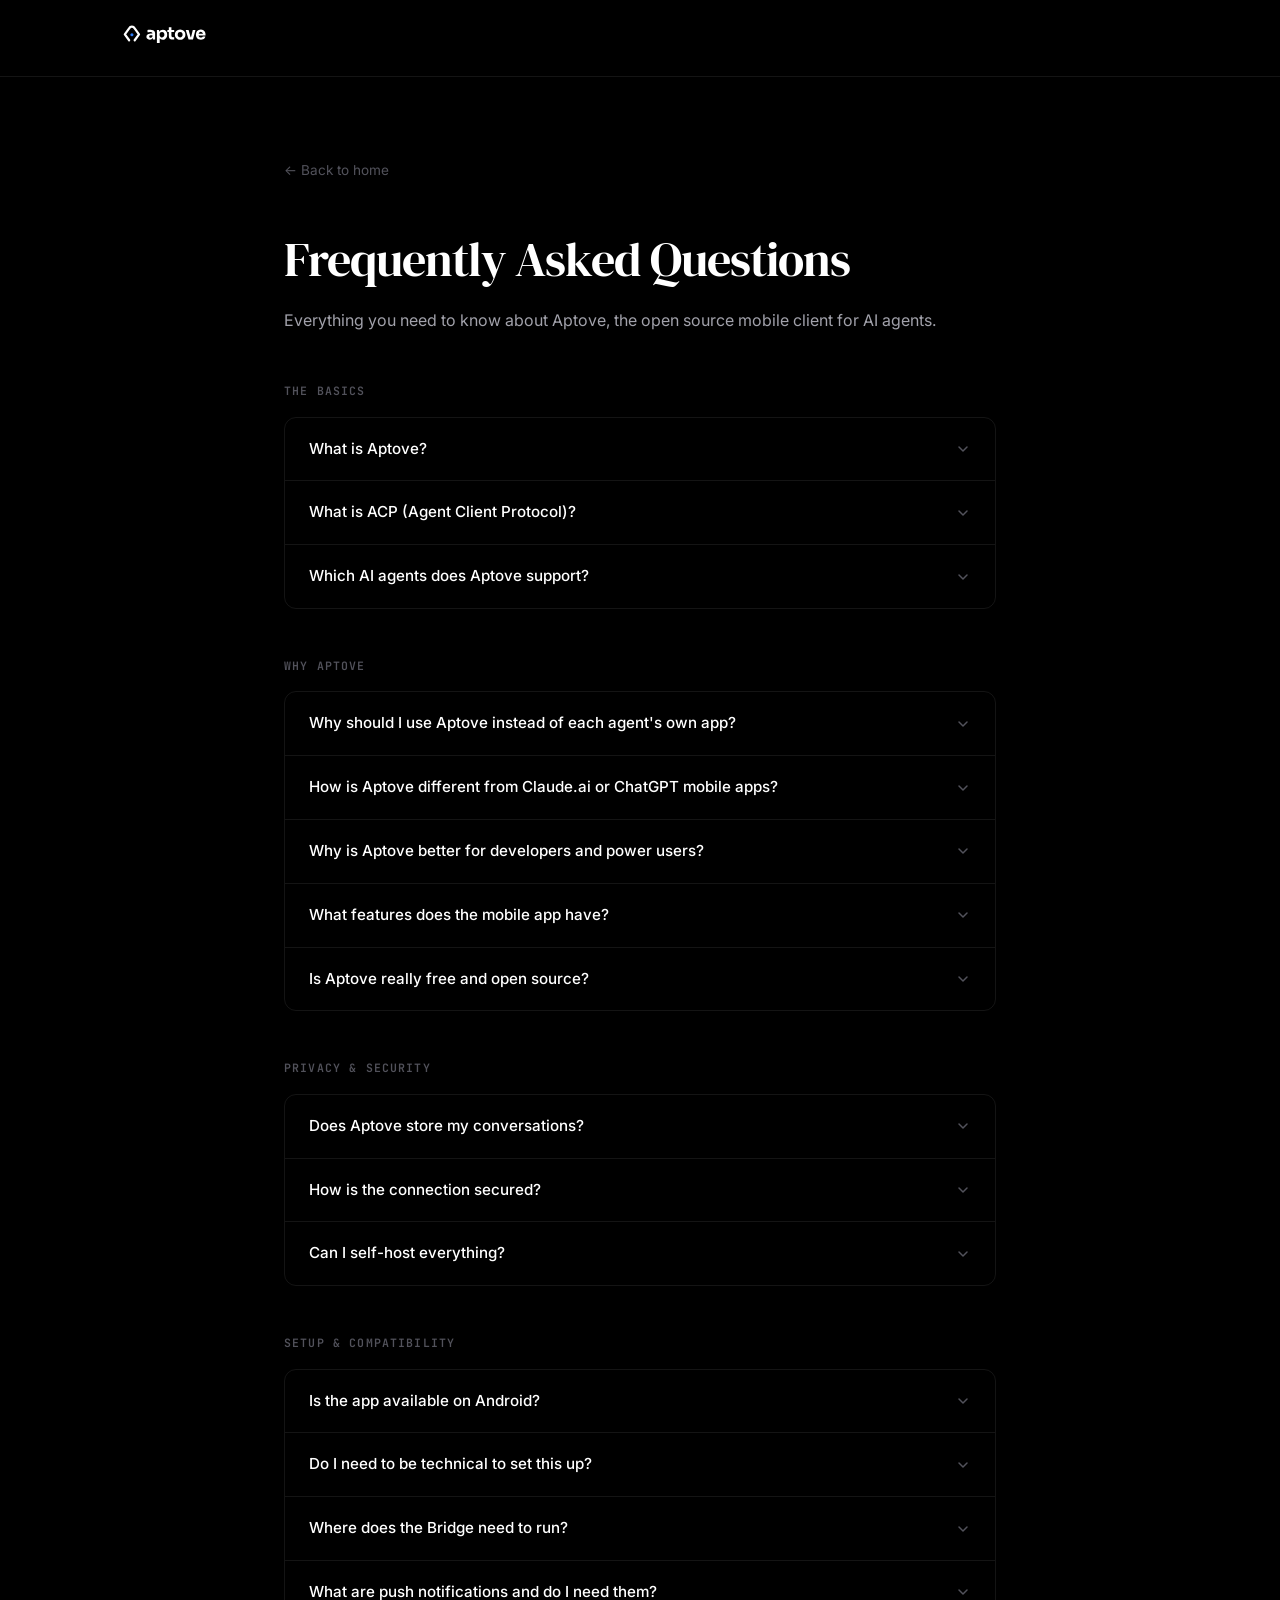
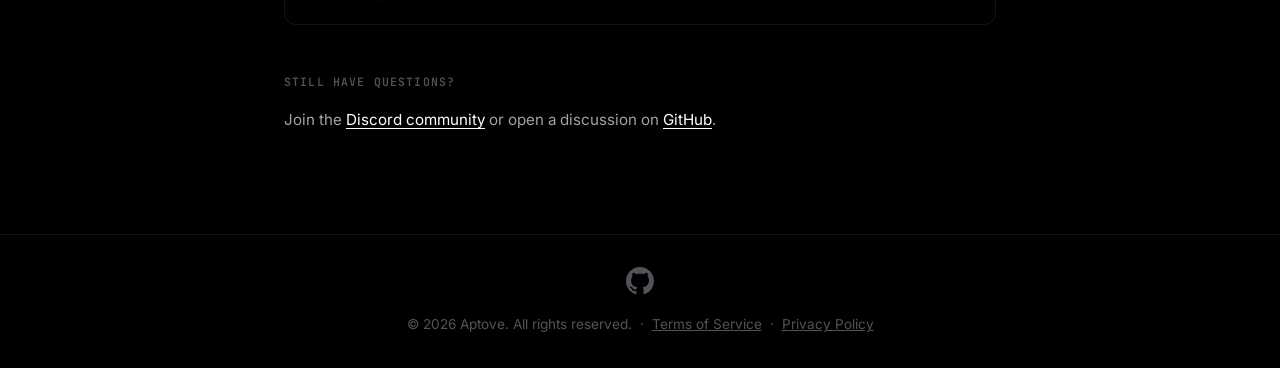
==== faq.html @ 698fcf0c "fix: remove em dashes from FAQ copy Co-Authored-By: Claude Sonnet 4.6 <noreply@anthropic.com>" ====
<!DOCTYPE html>
<html lang="en">
<head>
    <meta charset="UTF-8">
    <meta name="viewport" content="width=device-width, initial-scale=1.0">
    <meta name="description" content="Aptove FAQ - Common questions about the open source AI agent mobile app">
    <title>FAQ - Aptove</title>
    <link rel="preconnect" href="https://fonts.googleapis.com">
    <link rel="preconnect" href="https://fonts.gstatic.com" crossorigin>
    <link href="https://fonts.googleapis.com/css2?family=DM+Serif+Display:ital@0;1&family=Inter:wght@300;400;500;600;700&family=JetBrains+Mono:wght@400;500;600&display=swap" rel="stylesheet">
    <link rel="icon" href="/favicon.svg" type="image/svg+xml" />
    <link rel="icon" href="/logo.png" type="image/png" />
    <link rel="stylesheet" href="styles.css?v=3">
    <style>
        .faq-page {
            max-width: 760px;
            margin: 0 auto;
            padding: 80px 24px 100px;
        }
        .faq-page h1 {
            font-family: 'DM Serif Display', Georgia, serif;
            font-size: clamp(2rem, 5vw, 3rem);
            font-weight: 400;
            letter-spacing: -0.02em;
            margin-bottom: 0.5rem;
        }
        .faq-page .faq-intro {
            font-size: 1rem;
            color: var(--text-2);
            line-height: 1.75;
            margin-bottom: 3rem;
        }
        .faq-section-label {
            font-family: 'JetBrains Mono', monospace;
            font-size: 0.72rem;
            font-weight: 600;
            letter-spacing: 0.1em;
            text-transform: uppercase;
            color: var(--text-3);
            margin-bottom: 1rem;
            margin-top: 3rem;
        }
        .faq-list {
            border: 1px solid var(--border);
            border-radius: 12px;
            overflow: hidden;
        }
        .faq-item {
            border-bottom: 1px solid var(--border);
        }
        .faq-item:last-child {
            border-bottom: none;
        }
        .faq-question {
            width: 100%;
            background: none;
            border: none;
            text-align: left;
            padding: 1.25rem 1.5rem;
            cursor: pointer;
            display: flex;
            justify-content: space-between;
            align-items: center;
            gap: 1rem;
            color: var(--text);
            font-family: 'Inter', sans-serif;
            font-size: 0.95rem;
            font-weight: 500;
            line-height: 1.5;
            transition: background-color 0.15s;
        }
        .faq-question:hover {
            background-color: rgba(255,255,255,0.03);
        }
        .faq-question[aria-expanded="true"] {
            background-color: rgba(255,255,255,0.04);
        }
        .faq-chevron {
            flex-shrink: 0;
            width: 16px;
            height: 16px;
            color: var(--text-3);
            transition: transform 0.25s ease;
        }
        .faq-question[aria-expanded="true"] .faq-chevron {
            transform: rotate(180deg);
        }
        .faq-answer {
            display: none;
            padding: 0 1.5rem 1.25rem;
            color: var(--text-2);
            font-size: 0.9rem;
            line-height: 1.8;
            border-top: 1px solid var(--border);
        }
        .faq-answer.open {
            display: block;
        }
        .faq-answer p {
            margin-bottom: 0.75rem;
        }
        .faq-answer p:last-child {
            margin-bottom: 0;
        }
        .faq-answer a {
            color: var(--text);
            text-decoration: underline;
            text-underline-offset: 3px;
        }
        .faq-answer code {
            font-family: 'JetBrains Mono', monospace;
            font-size: 0.82em;
            background: rgba(255,255,255,0.08);
            padding: 1px 5px;
            border-radius: 4px;
        }
        .faq-answer ul {
            margin: 0.5rem 0 0.75rem 1.25rem;
        }
        .faq-answer ul li {
            margin-bottom: 0.3rem;
        }
        .faq-back {
            display: inline-block;
            font-size: 0.85rem;
            color: var(--text-3);
            text-decoration: none;
            margin-bottom: 2.5rem;
            transition: color 0.2s;
        }
        .faq-back:hover {
            color: var(--text);
        }
    </style>
</head>
<body>
    <header>
        <nav class="navbar">
            <div class="container">
                <div class="logo">
                    <a href="/">
                        <img src="aptove-lockup.svg" alt="Aptove" class="logo-img">
                    </a>
                </div>
            </div>
        </nav>
    </header>

    <main>
        <div class="faq-page">
            <a href="/" class="faq-back">&larr; Back to home</a>
            <h1>Frequently Asked Questions</h1>
            <p class="faq-intro">Everything you need to know about Aptove, the open source mobile client for AI agents.</p>

            <div class="faq-section-label">The Basics</div>
            <div class="faq-list">
                <div class="faq-item">
                    <button class="faq-question" aria-expanded="false">
                        What is Aptove?
                        <svg class="faq-chevron" viewBox="0 0 16 16" fill="none" xmlns="http://www.w3.org/2000/svg"><path d="M4 6l4 4 4-4" stroke="currentColor" stroke-width="1.5" stroke-linecap="round" stroke-linejoin="round"/></svg>
                    </button>
                    <div class="faq-answer">
                        <p>Aptove is an open source iOS (and Android) mobile app that lets you chat with any ACP-compatible AI agent from your phone. Think of it as a universal remote control for your AI agents: you bring the agents, Aptove brings the interface.</p>
                        <p>It pairs with <strong>Aptove Bridge</strong>, a lightweight Rust binary that runs on your machine alongside your agent and exposes it over a secure WebSocket.</p>
                    </div>
                </div>
                <div class="faq-item">
                    <button class="faq-question" aria-expanded="false">
                        What is ACP (Agent Client Protocol)?
                        <svg class="faq-chevron" viewBox="0 0 16 16" fill="none" xmlns="http://www.w3.org/2000/svg"><path d="M4 6l4 4 4-4" stroke="currentColor" stroke-width="1.5" stroke-linecap="round" stroke-linejoin="round"/></svg>
                    </button>
                    <div class="faq-answer">
                        <p><a href="https://agentclientprotocol.com/get-started/introduction" target="_blank">Agent Client Protocol (ACP)</a> is an open standard that defines how AI agents communicate with client applications. It decouples the agent from the interface, so any ACP-compatible client (like Aptove) can talk to any ACP-compatible agent.</p>
                        <p>This means you are never locked in to a single vendor's app to access your agent.</p>
                    </div>
                </div>
                <div class="faq-item">
                    <button class="faq-question" aria-expanded="false">
                        Which AI agents does Aptove support?
                        <svg class="faq-chevron" viewBox="0 0 16 16" fill="none" xmlns="http://www.w3.org/2000/svg"><path d="M4 6l4 4 4-4" stroke="currentColor" stroke-width="1.5" stroke-linecap="round" stroke-linejoin="round"/></svg>
                    </button>
                    <div class="faq-answer">
                        <p>Any agent that supports ACP or can be wrapped with an ACP-compatible bridge. Currently this includes:</p>
                        <ul>
                            <li>GitHub Copilot (<code>copilot --acp</code>)</li>
                            <li>Claude (<code>npx @agentclientprotocol/claude-agent-acp</code>)</li>
                            <li>Google Gemini (<code>gemini --experimental-acp</code>)</li>
                            <li>OpenAI Codex (<code>npx @agentclientprotocol/codex-acp</code>)</li>
                            <li>Goose AI (<code>goose acp</code>)</li>
                            <li>Any custom agent that speaks ACP over stdio</li>
                        </ul>
                        <p>See the <a href="https://docs.aptove.com/bridge/agent" target="_blank">agent setup docs</a> for the full list and setup guides.</p>
                    </div>
                </div>
            </div>

            <div class="faq-section-label">Why Aptove</div>
            <div class="faq-list">
                <div class="faq-item">
                    <button class="faq-question" aria-expanded="false">
                        Why should I use Aptove instead of each agent's own app?
                        <svg class="faq-chevron" viewBox="0 0 16 16" fill="none" xmlns="http://www.w3.org/2000/svg"><path d="M4 6l4 4 4-4" stroke="currentColor" stroke-width="1.5" stroke-linecap="round" stroke-linejoin="round"/></svg>
                    </button>
                    <div class="faq-answer">
                        <p>Most AI apps are tightly coupled to a single vendor's model. If you use Claude Code, GitHub Copilot, and a custom internal agent, you end up juggling multiple apps with different UIs, notification settings, and subscriptions.</p>
                        <p>Aptove gives you one consistent interface for all of them. Add a new agent in seconds without installing a new app, and switch between agents in a single tap.</p>
                    </div>
                </div>
                <div class="faq-item">
                    <button class="faq-question" aria-expanded="false">
                        How is Aptove different from Claude.ai or ChatGPT mobile apps?
                        <svg class="faq-chevron" viewBox="0 0 16 16" fill="none" xmlns="http://www.w3.org/2000/svg"><path d="M4 6l4 4 4-4" stroke="currentColor" stroke-width="1.5" stroke-linecap="round" stroke-linejoin="round"/></svg>
                    </button>
                    <div class="faq-answer">
                        <p>Claude.ai and ChatGPT are hosted services locked to specific models. Aptove is a <em>client</em> that connects to any agent you choose to run, whether that's a frontier model API, a local model, or your own custom agent running on your own machine.</p>
                        <p>Your conversations go directly between your phone and your agent via the Bridge. No third-party server sees your messages unless you explicitly configure one.</p>
                    </div>
                </div>
                <div class="faq-item">
                    <button class="faq-question" aria-expanded="false">
                        Why is Aptove better for developers and power users?
                        <svg class="faq-chevron" viewBox="0 0 16 16" fill="none" xmlns="http://www.w3.org/2000/svg"><path d="M4 6l4 4 4-4" stroke="currentColor" stroke-width="1.5" stroke-linecap="round" stroke-linejoin="round"/></svg>
                    </button>
                    <div class="faq-answer">
                        <p>Aptove is built for people who run their own agents: coding assistants, automation pipelines, personal AI assistants running on a home server. It lets you:</p>
                        <ul>
                            <li>Monitor and interact with long-running agentic tasks from your phone</li>
                            <li>Get push notifications when your agent finishes a task</li>
                            <li>Connect to agents over your local network or securely via Tailscale from anywhere</li>
                            <li>Run multiple agents simultaneously and switch between them instantly</li>
                        </ul>
                    </div>
                </div>
                <div class="faq-item">
                    <button class="faq-question" aria-expanded="false">
                        What features does the mobile app have?
                        <svg class="faq-chevron" viewBox="0 0 16 16" fill="none" xmlns="http://www.w3.org/2000/svg"><path d="M4 6l4 4 4-4" stroke="currentColor" stroke-width="1.5" stroke-linecap="round" stroke-linejoin="round"/></svg>
                    </button>
                    <div class="faq-answer">
                        <ul>
                            <li><strong>Streaming responses:</strong> agent output appears word-by-word as it arrives</li>
                            <li><strong>Markdown and code rendering:</strong> responses are rendered with syntax highlighting</li>
                            <li><strong>Voice input:</strong> dictate messages using on-device speech recognition (iOS 16+, no subscription required, works offline)</li>
                            <li><strong>Slash commands:</strong> type <code>/</code> to open a command picker for agent-defined commands</li>
                            <li><strong>Multi-agent:</strong> connect to multiple bridges and switch between agents in one tap</li>
                            <li><strong>Session continuity:</strong> close the app and resume your conversation later; the bridge preserves the agent session</li>
                            <li><strong>Auto-reconnect:</strong> the app reconnects automatically on network changes or bridge restarts</li>
                            <li><strong>Push notifications:</strong> get notified when your agent responds even when the app is backgrounded</li>
                        </ul>
                    </div>
                </div>
                <div class="faq-item">
                    <button class="faq-question" aria-expanded="false">
                        Is Aptove really free and open source?
                        <svg class="faq-chevron" viewBox="0 0 16 16" fill="none" xmlns="http://www.w3.org/2000/svg"><path d="M4 6l4 4 4-4" stroke="currentColor" stroke-width="1.5" stroke-linecap="round" stroke-linejoin="round"/></svg>
                    </button>
                    <div class="faq-answer">
                        <p>Yes. The iOS app, Android app, and Bridge are all open source on <a href="https://github.com/aptove" target="_blank">GitHub</a>. You can build and distribute your own branded version without any restrictions.</p>
                        <p>The hosted push relay service is free during beta. A self-hosted option is available if you prefer to operate your own infrastructure; it's also open source.</p>
                    </div>
                </div>
            </div>

            <div class="faq-section-label">Privacy &amp; Security</div>
            <div class="faq-list">
                <div class="faq-item">
                    <button class="faq-question" aria-expanded="false">
                        Does Aptove store my conversations?
                        <svg class="faq-chevron" viewBox="0 0 16 16" fill="none" xmlns="http://www.w3.org/2000/svg"><path d="M4 6l4 4 4-4" stroke="currentColor" stroke-width="1.5" stroke-linecap="round" stroke-linejoin="round"/></svg>
                    </button>
                    <div class="faq-answer">
                        <p>No. Messages travel directly between your mobile app and your Bridge over an encrypted WebSocket. Aptove infrastructure never sees the content of your conversations.</p>
                        <p>The push relay (if enabled) only receives a lightweight notification trigger from your Bridge, never the content of your conversations.</p>
                    </div>
                </div>
                <div class="faq-item">
                    <button class="faq-question" aria-expanded="false">
                        How is the connection secured?
                        <svg class="faq-chevron" viewBox="0 0 16 16" fill="none" xmlns="http://www.w3.org/2000/svg"><path d="M4 6l4 4 4-4" stroke="currentColor" stroke-width="1.5" stroke-linecap="round" stroke-linejoin="round"/></svg>
                    </button>
                    <div class="faq-answer">
                        <p>Pairing is done via a one-time 6-digit code displayed on the Bridge (or scanned as a QR code). Once paired, the app stores credentials securely in the iOS Keychain.</p>
                        <p>Remote connections over Tailscale are end-to-end encrypted. Local connections are scoped to your LAN. The Bridge never exposes your agent to the public internet unless you explicitly configure it to do so.</p>
                    </div>
                </div>
                <div class="faq-item">
                    <button class="faq-question" aria-expanded="false">
                        Can I self-host everything?
                        <svg class="faq-chevron" viewBox="0 0 16 16" fill="none" xmlns="http://www.w3.org/2000/svg"><path d="M4 6l4 4 4-4" stroke="currentColor" stroke-width="1.5" stroke-linecap="round" stroke-linejoin="round"/></svg>
                    </button>
                    <div class="faq-answer">
                        <p>Yes, completely. The Bridge runs on your own machine. If you also want self-hosted push notifications, you can deploy your own instance of <a href="https://github.com/aptove/cf-push-relay" target="_blank">cf-push-relay</a> on Cloudflare Workers and build the mobile apps from source with your own APNs/FCM credentials.</p>
                    </div>
                </div>
            </div>

            <div class="faq-section-label">Setup &amp; Compatibility</div>
            <div class="faq-list">
                <div class="faq-item">
                    <button class="faq-question" aria-expanded="false">
                        Is the app available on Android?
                        <svg class="faq-chevron" viewBox="0 0 16 16" fill="none" xmlns="http://www.w3.org/2000/svg"><path d="M4 6l4 4 4-4" stroke="currentColor" stroke-width="1.5" stroke-linecap="round" stroke-linejoin="round"/></svg>
                    </button>
                    <div class="faq-answer">
                        <p>An Android app is in development. The iOS app is the primary release today. Follow <a href="https://github.com/aptove" target="_blank">GitHub</a> or join the <a href="https://discord.gg/gD7AMxBy9y" target="_blank">Discord</a> to be notified when the Android app is available.</p>
                    </div>
                </div>
                <div class="faq-item">
                    <button class="faq-question" aria-expanded="false">
                        Do I need to be technical to set this up?
                        <svg class="faq-chevron" viewBox="0 0 16 16" fill="none" xmlns="http://www.w3.org/2000/svg"><path d="M4 6l4 4 4-4" stroke="currentColor" stroke-width="1.5" stroke-linecap="round" stroke-linejoin="round"/></svg>
                    </button>
                    <div class="faq-answer">
                        <p>You need to be comfortable running a terminal command to install the Bridge. After that, the Bridge has an interactive TUI that walks you through setup, and pairing is just scanning a QR code with your phone.</p>
                        <p>Connecting the agent itself requires following the guide for your specific agent (e.g., Claude Code, Copilot). See <a href="https://docs.aptove.com" target="_blank">docs.aptove.com</a> for step-by-step instructions.</p>
                    </div>
                </div>
                <div class="faq-item">
                    <button class="faq-question" aria-expanded="false">
                        Where does the Bridge need to run?
                        <svg class="faq-chevron" viewBox="0 0 16 16" fill="none" xmlns="http://www.w3.org/2000/svg"><path d="M4 6l4 4 4-4" stroke="currentColor" stroke-width="1.5" stroke-linecap="round" stroke-linejoin="round"/></svg>
                    </button>
                    <div class="faq-answer">
                        <p>On any machine where your AI agent lives: your laptop, a home server, a cloud VM, or a remote workstation. The Bridge supports macOS, Linux, and Windows.</p>
                        <p>For local connections the Bridge and your phone just need to be on the same network. For remote access, install <a href="https://tailscale.com" target="_blank">Tailscale</a> on both the host machine and your phone.</p>
                        <p>You can run multiple Bridge instances simultaneously, one per project folder, and each appears as a separate agent in the app.</p>
                    </div>
                </div>
                <div class="faq-item">
                    <button class="faq-question" aria-expanded="false">
                        What are push notifications and do I need them?
                        <svg class="faq-chevron" viewBox="0 0 16 16" fill="none" xmlns="http://www.w3.org/2000/svg"><path d="M4 6l4 4 4-4" stroke="currentColor" stroke-width="1.5" stroke-linecap="round" stroke-linejoin="round"/></svg>
                    </button>
                    <div class="faq-answer">
                        <p>Push notifications are optional. When enabled, the Bridge sends a notification to your phone as soon as your agent produces a response, even when the app is in the background.</p>
                        <p>This is especially useful for long-running agentic tasks: kick off a task, put your phone in your pocket, and get tapped when it's done. You can enable it with a few lines in your Bridge config or disable it entirely if you prefer.</p>
                    </div>
                </div>
            </div>

            <div class="faq-section-label">Still have questions?</div>
            <p style="color:var(--text-2);font-size:0.95rem;line-height:1.75;">
                Join the <a href="https://discord.gg/gD7AMxBy9y" target="_blank" style="color:var(--text);text-decoration:underline;text-underline-offset:3px;">Discord community</a> or open a discussion on <a href="https://github.com/orgs/aptove/discussions" target="_blank" style="color:var(--text);text-decoration:underline;text-underline-offset:3px;">GitHub</a>.
            </p>
        </div>
    </main>

    <footer>
        <div class="container">
            <a href="https://github.com/aptove" target="_blank" class="footer-github" aria-label="Aptove on GitHub">
                <svg xmlns="http://www.w3.org/2000/svg" viewBox="0 0 24 24" width="28" height="28" fill="currentColor">
                    <path d="M12 0C5.37 0 0 5.37 0 12c0 5.31 3.435 9.795 8.205 11.385.6.105.825-.255.825-.57 0-.285-.015-1.23-.015-2.235-3.015.555-3.795-.735-4.035-1.41-.135-.345-.72-1.41-1.23-1.695-.42-.225-1.02-.78-.015-.795.945-.015 1.62.87 1.845 1.23 1.08 1.815 2.805 1.305 3.495.99.105-.78.42-1.305.765-1.605-2.67-.3-5.46-1.335-5.46-5.925 0-1.305.465-2.385 1.23-3.225-.12-.3-.54-1.53.12-3.18 0 0 1.005-.315 3.3 1.23.96-.27 1.98-.405 3-.405s2.04.135 3 .405c2.295-1.56 3.3-1.23 3.3-1.23.66 1.65.24 2.88.12 3.18.765.84 1.23 1.905 1.23 3.225 0 4.605-2.805 5.625-5.475 5.925.435.375.81 1.095.81 2.22 0 1.605-.015 2.895-.015 3.3 0 .315.225.69.825.57A12.02 12.02 0 0 0 24 12c0-6.63-5.37-12-12-12z"/>
                </svg>
            </a>
            <p>&copy; 2026 Aptove. All rights reserved. &nbsp;&middot;&nbsp; <a href="/terms.html" style="color:inherit;">Terms of Service</a> &nbsp;&middot;&nbsp; <a href="/privacy.html" style="color:inherit;">Privacy Policy</a></p>
        </div>
    </footer>

<script>
document.querySelectorAll('.faq-question').forEach(function(btn) {
    btn.addEventListener('click', function() {
        var expanded = this.getAttribute('aria-expanded') === 'true';
        var answer = this.nextElementSibling;
        this.setAttribute('aria-expanded', expanded ? 'false' : 'true');
        answer.classList.toggle('open', !expanded);
    });
});
</script>
</body>
</html>
---- styles.css ----
/* Reset and Base */
* {
    margin: 0;
    padding: 0;
    box-sizing: border-box;
}

:root {
    --bg:           #000000;
    --bg-1:         #0a0a0a;
    --bg-2:         #111111;
    --text:         #ffffff;
    --text-2:       #a1a1aa;
    --text-3:       #52525b;
    --border:       rgba(255, 255, 255, 0.08);
    --border-strong: rgba(255, 255, 255, 0.15);
}

body {
    font-family: 'Inter', -apple-system, BlinkMacSystemFont, sans-serif;
    line-height: 1.6;
    color: var(--text);
    background-color: var(--bg);
    -webkit-font-smoothing: antialiased;
    -moz-osx-font-smoothing: grayscale;
}

.container {
    max-width: 1100px;
    margin: 0 auto;
    padding: 0 24px;
}

/* ── Navigation ─────────────────────────────────────────── */
.navbar {
    background-color: rgba(0, 0, 0, 0.85);
    backdrop-filter: blur(12px);
    -webkit-backdrop-filter: blur(12px);
    position: sticky;
    top: 0;
    z-index: 1000;
    border-bottom: 1px solid var(--border);
}

.navbar .container {
    display: flex;
    justify-content: space-between;
    align-items: center;
    padding: 1rem 24px;
}

.logo {
    display: flex;
    align-items: center;
}

.logo-img {
    height: 36px;
    width: auto;
}

.nav-links {
    display: flex;
    list-style: none;
    gap: 2rem;
}

.nav-links a {
    text-decoration: none;
    color: var(--text-2);
    font-size: 0.85rem;
    font-weight: 500;
    font-family: 'JetBrains Mono', monospace;
    letter-spacing: 0.02em;
    transition: color 0.2s ease;
}

.nav-links a:hover {
    color: var(--text);
}

.nav-actions {
    display: flex;
    align-items: center;
    gap: 0.5rem;
}

.nav-cta {
    font-family: 'JetBrains Mono', monospace;
    font-size: 0.8rem;
    font-weight: 600;
    color: var(--text);
    text-decoration: none;
    padding: 0.4rem 0.9rem;
    border: 1px solid var(--border-strong);
    border-radius: 6px;
    transition: background-color 0.2s ease, border-color 0.2s ease;
}

.nav-cta:hover {
    background-color: rgba(255, 255, 255, 0.06);
    border-color: rgba(255, 255, 255, 0.3);
}

.nav-login {
    font-family: 'JetBrains Mono', monospace;
    font-size: 0.8rem;
    font-weight: 600;
    color: var(--bg);
    background-color: var(--text);
    text-decoration: none;
    padding: 0.4rem 0.9rem;
    border: 1px solid var(--text);
    border-radius: 6px;
    transition: opacity 0.2s ease;
}

.nav-login:hover {
    opacity: 0.85;
}

/* ── Hero ────────────────────────────────────────────────── */
.hero {
    padding: 8rem 0 6rem;
    text-align: center;
    position: relative;
    overflow: hidden;
}

.hero::before {
    content: '';
    position: absolute;
    top: -200px;
    left: 50%;
    transform: translateX(-50%);
    width: 700px;
    height: 500px;
    background: radial-gradient(ellipse at center, rgba(255, 255, 255, 0.035) 0%, transparent 65%);
    pointer-events: none;
}

.hero-badge {
    display: inline-block;
    font-family: 'JetBrains Mono', monospace;
    font-size: 0.72rem;
    font-weight: 500;
    color: var(--text-2);
    border: 1px solid var(--border-strong);
    border-radius: 4px;
    padding: 0.28rem 0.75rem;
    margin-bottom: 2.25rem;
    letter-spacing: 0.06em;
}

.hero h1 {
    font-family: 'DM Serif Display', Georgia, serif;
    font-size: clamp(3rem, 7vw, 5.5rem);
    font-weight: 400;
    line-height: 1.08;
    letter-spacing: -0.02em;
    color: var(--text);
    margin-bottom: 1.5rem;
}

/* ── Hero Rotator ─────────────────────────────────────────── */
.hero-rotator {
    display: inline-block;
    vertical-align: baseline;
    white-space: nowrap;
}

@keyframes heroRotatorOut {
    to { opacity: 0; transform: translateY(-0.15em); }
}

@keyframes heroRotatorIn {
    from { opacity: 0; transform: translateY(0.15em); }
    to   { opacity: 1; transform: translateY(0); }
}

.hero-rotator--out {
    animation: heroRotatorOut 0.3s ease forwards;
}

.hero-rotator--in {
    animation: heroRotatorIn 0.36s ease forwards;
}

.hero-rotator-logo {
    display: inline-block;
    width: 0.72em;
    height: 0.72em;
    vertical-align: -0.08em;
    margin-right: 0.1em;
}

.hero-rotator-logo svg {
    width: 100%;
    height: 100%;
    display: block;
}

.hero-rotator-name {
    display: inline;
}

.hero-description {
    font-size: 1.05rem;
    color: var(--text-2);
    max-width: 800px;
    margin: 0 auto 2.5rem;
    line-height: 1.75;
}

.hero-video-wrapper {
    max-width: 760px;
    margin: 0 auto 2.5rem;
    border-radius: 12px;
    overflow: hidden;
    border: 1px solid var(--border-strong);
}

.hero-video-wrapper video {
    width: 100%;
    display: block;
}

.cta-buttons {
    display: flex;
    gap: 0.75rem;
    justify-content: center;
    flex-wrap: wrap;
}

.cta-button {
    display: inline-block;
    padding: 0.7rem 1.6rem;
    text-decoration: none;
    border-radius: 8px;
    font-weight: 600;
    font-size: 0.9rem;
    font-family: 'Inter', sans-serif;
    transition: opacity 0.2s ease, background-color 0.2s ease, border-color 0.2s ease;
}

.cta-button.primary {
    background-color: var(--text);
    color: var(--bg);
}

.cta-button.primary:hover {
    opacity: 0.85;
}

.cta-button.secondary {
    background-color: transparent;
    border: 1px solid var(--border-strong);
    color: var(--text);
}

.cta-button.secondary:hover {
    background-color: rgba(255, 255, 255, 0.06);
    border-color: rgba(255, 255, 255, 0.3);
}

/* ── Architecture Diagram ────────────────────────────────── */
.how-it-works {
    padding: 5rem 0;
    border-top: 1px solid var(--border);
}

.arch-diagram-wrapper {
    background: var(--bg-1);
    border: 1px solid var(--border);
    border-radius: 16px;
    padding: 2rem 1.5rem;
    overflow-x: auto;
}

.arch-svg {
    width: 100%;
    max-width: 840px;
    display: block;
    margin: 0 auto;
}

.arch-node-link {
    cursor: pointer;
}

.arch-node-link:hover rect {
    filter: brightness(1.5);
}

.bridge-glow-ring {
    animation: bridge-pulse 3s ease-in-out infinite;
}

@keyframes bridge-pulse {
    0%, 100% { stroke-width: 1; opacity: 0.12; }
    50%       { stroke-width: 4; opacity: 0.38; }
}

/* ── Push Notifications Section ──────────────────────────── */
.push-section {
    padding: 5rem 0;
    border-top: 1px solid var(--border);
}

.push-options {
    display: flex;
    align-items: flex-start;
    gap: 0;
    margin-top: 2.5rem;
    background: var(--bg-1);
    border: 1px solid var(--border);
    border-radius: 16px;
    overflow: hidden;
}

.push-option {
    flex: 1;
    padding: 2rem;
}

.push-option p {
    color: var(--text-2);
    font-size: 0.9rem;
    line-height: 1.7;
    margin: 0;
}

.push-option p a {
    color: #fb923c;
    text-decoration: none;
}

.push-option p a:hover {
    text-decoration: underline;
}

.push-option p code {
    font-family: 'JetBrains Mono', monospace;
    font-size: 0.82em;
    background: rgba(255,255,255,0.08);
    padding: 1px 5px;
    border-radius: 4px;
}

.push-option-label {
    font-size: 0.75rem;
    font-family: 'JetBrains Mono', monospace;
    font-weight: 600;
    letter-spacing: 0.08em;
    text-transform: uppercase;
    color: #fb923c;
    margin-bottom: 0.75rem;
}

.push-option-divider {
    display: flex;
    align-items: center;
    justify-content: center;
    width: 48px;
    flex-shrink: 0;
    color: var(--text-3, rgba(255,255,255,0.25));
    font-size: 0.75rem;
    font-family: 'JetBrains Mono', monospace;
    border-left: 1px solid var(--border);
    border-right: 1px solid var(--border);
    background: rgba(255,255,255,0.02);
    writing-mode: vertical-rl;
    letter-spacing: 0.2em;
}

/* ── Demo Panels ─────────────────────────────────────────── */
.about {
    padding: 6rem 0;
    border-top: 1px solid var(--border);
}

.section-heading {
    font-family: 'DM Serif Display', Georgia, serif;
    font-size: clamp(2rem, 4vw, 3rem);
    font-weight: 400;
    text-align: center;
    color: var(--text);
    margin-bottom: 0.75rem;
    letter-spacing: -0.02em;
}

.section-title {
    font-family: 'DM Serif Display', Georgia, serif;
    font-size: 2.5rem;
    font-weight: 400;
    text-align: center;
    color: var(--text);
    margin-bottom: 0.75rem;
    letter-spacing: -0.02em;
}

.section-sub {
    text-align: center;
    color: var(--text-2);
    font-size: 1rem;
    max-width: 800px;
    margin: 0 auto 3.5rem;
    line-height: 1.75;
}

.demo-panels {
    display: grid;
    grid-template-columns: 1fr 1.25fr 1fr;
    gap: 0;
    background: var(--border);
    border: 1px solid var(--border);
    border-radius: 16px;
    overflow: hidden;
}

.demo-panel {
    background: var(--bg-1);
    padding: 2rem;
    display: flex;
    flex-direction: column;
    gap: 1.25rem;
}

.demo-panel + .demo-panel {
    border-left: 1px solid var(--border);
}

.demo-panel-featured {
    background: var(--bg-2);
}

.demo-panel-header {
    padding-bottom: 0.85rem;
    border-bottom: 1px solid var(--border);
}

.mono-label {
    font-family: 'JetBrains Mono', monospace;
    font-size: 0.78rem;
    font-weight: 500;
    color: var(--text-3);
    letter-spacing: 0.04em;
}

.demo-panel-body {
    flex: 1;
    display: flex;
    flex-direction: column;
    gap: 0;
}

.demo-panel-body h3 {
    font-family: 'DM Serif Display', Georgia, serif;
    font-size: 1.45rem;
    font-weight: 400;
    color: var(--text);
    margin-bottom: 0.6rem;
    letter-spacing: -0.01em;
    line-height: 1.3;
}

.demo-panel-body > p {
    color: var(--text-2);
    font-size: 0.875rem;
    line-height: 1.7;
}

.demo-list-item {
    display: flex;
    align-items: center;
    gap: 0.6rem;
    padding: 0.5rem 0;
    font-size: 0.9rem;
    color: var(--text);
    border-bottom: 1px solid var(--border);
}

.demo-list-item:last-child {
    border-bottom: none;
}

.demo-dot {
    width: 7px;
    height: 7px;
    border-radius: 50%;
    flex-shrink: 0;
}

.demo-panel-desc {
    font-size: 0.825rem;
    color: var(--text-3);
    line-height: 1.65;
}

.demo-tags {
    display: flex;
    flex-wrap: wrap;
    gap: 0.45rem;
    margin-top: 1.25rem;
}

.demo-tag {
    font-family: 'JetBrains Mono', monospace;
    font-size: 0.72rem;
    color: var(--text-2);
    border: 1px solid var(--border-strong);
    border-radius: 4px;
    padding: 0.2rem 0.55rem;
    letter-spacing: 0.02em;
}

/* ── Contact ─────────────────────────────────────────────── */
.contact {
    padding: 6rem 0;
    border-top: 1px solid var(--border);
}

.contact h2 {
    font-family: 'DM Serif Display', Georgia, serif;
    font-size: 2.5rem;
    font-weight: 400;
    text-align: center;
    margin-bottom: 2rem;
    color: var(--text);
    letter-spacing: -0.02em;
}

.contact-content {
    max-width: 480px;
    margin: 0 auto;
    text-align: center;
}

.contact-content > p {
    font-size: 1rem;
    color: var(--text-2);
    margin-bottom: 2rem;
}

.contact-info {
    margin-top: 1.5rem;
}

.contact-info p {
    font-size: 1rem;
    margin-bottom: 1rem;
    color: var(--text-2);
}

.contact-info a {
    color: var(--text);
    text-decoration: none;
    border-bottom: 1px solid var(--border-strong);
    padding-bottom: 1px;
    transition: border-color 0.2s ease;
}

.contact-info a:hover {
    border-color: var(--text);
}

/* ── Footer ──────────────────────────────────────────────── */
footer {
    background-color: var(--bg);
    color: var(--text-3);
    text-align: center;
    padding: 2rem 0;
    border-top: 1px solid var(--border);
}

footer p {
    font-size: 0.85rem;
}

.footer-github {
    display: inline-block;
    color: var(--text-3);
    margin-bottom: 0.75rem;
    transition: color 0.2s ease;
}

.footer-github:hover {
    color: var(--text);
}

/* ── Install Section ─────────────────────────────────────── */
.install-section {
    padding: 5rem 0;
    border-top: 1px solid var(--border);
}

.install-blocks {
    display: flex;
    flex-direction: column;
    gap: 1rem;
    margin: 2rem auto 0;
}

.install-block {
    background: var(--bg-2);
    border: 1px solid var(--border-strong);
    border-radius: 10px;
    overflow: hidden;
}

.install-block-label {
    font-size: 0.78rem;
    font-weight: 600;
    color: var(--text-3);
    text-transform: uppercase;
    letter-spacing: 0.06em;
    padding: 0.6rem 1rem 0.4rem;
    border-bottom: 1px solid var(--border);
}

.install-code-wrap {
    display: flex;
    align-items: center;
    gap: 0.75rem;
    padding: 0.75rem 1rem;
}

.install-code {
    flex: 1;
    font-family: 'JetBrains Mono', monospace;
    font-size: 0.82rem;
    color: var(--text);
    background: none;
    border: none;
    margin: 0;
    padding: 0;
    white-space: pre-wrap;
    word-break: break-all;
    line-height: 1.6;
}

.install-copy-btn {
    flex-shrink: 0;
    font-size: 0.78rem;
    font-weight: 500;
    color: var(--text-3);
    background: none;
    border: 1px solid var(--border-strong);
    border-radius: 5px;
    padding: 0.3rem 0.65rem;
    cursor: pointer;
    transition: color 0.2s, border-color 0.2s;
}

.install-copy-btn:hover {
    color: var(--text);
    border-color: var(--text-3);
}

.install-alt {
    text-align: center;
    font-size: 0.88rem;
    color: var(--text-3);
    margin-top: 1.25rem;
}

.install-alt a {
    color: var(--text-2);
    text-decoration: underline;
    text-underline-offset: 3px;
}

/* ── Responsive ──────────────────────────────────────────── */
@media (max-width: 768px) {
    .navbar .container {
        flex-wrap: wrap;
        gap: 0.75rem;
    }

    .nav-links {
        gap: 1.25rem;
        order: 3;
        width: 100%;
        justify-content: center;
    }

    .nav-cta {
        display: none;
    }

    .hero {
        padding: 5rem 0 4rem;
    }

    .demo-panels {
        grid-template-columns: 1fr;
    }

    .demo-panel + .demo-panel {
        border-left: none;
        border-top: 1px solid var(--border);
    }

    .arch-diagram-wrapper {
        padding: 1rem 0.5rem;
    }

    .push-options {
        flex-direction: column;
    }

    .push-option-divider {
        width: 100%;
        height: 40px;
        writing-mode: horizontal-tb;
        border-left: none;
        border-right: none;
        border-top: 1px solid var(--border);
        border-bottom: 1px solid var(--border);
    }
}

@media (max-width: 480px) {
    .hero h1 {
        font-size: 2.6rem;
    }

    .cta-buttons {
        flex-direction: column;
        align-items: center;
    }

    .cta-button {
        width: 100%;
        max-width: 280px;
        text-align: center;
    }

    .contact h2 {
        font-size: 2rem;
    }
}
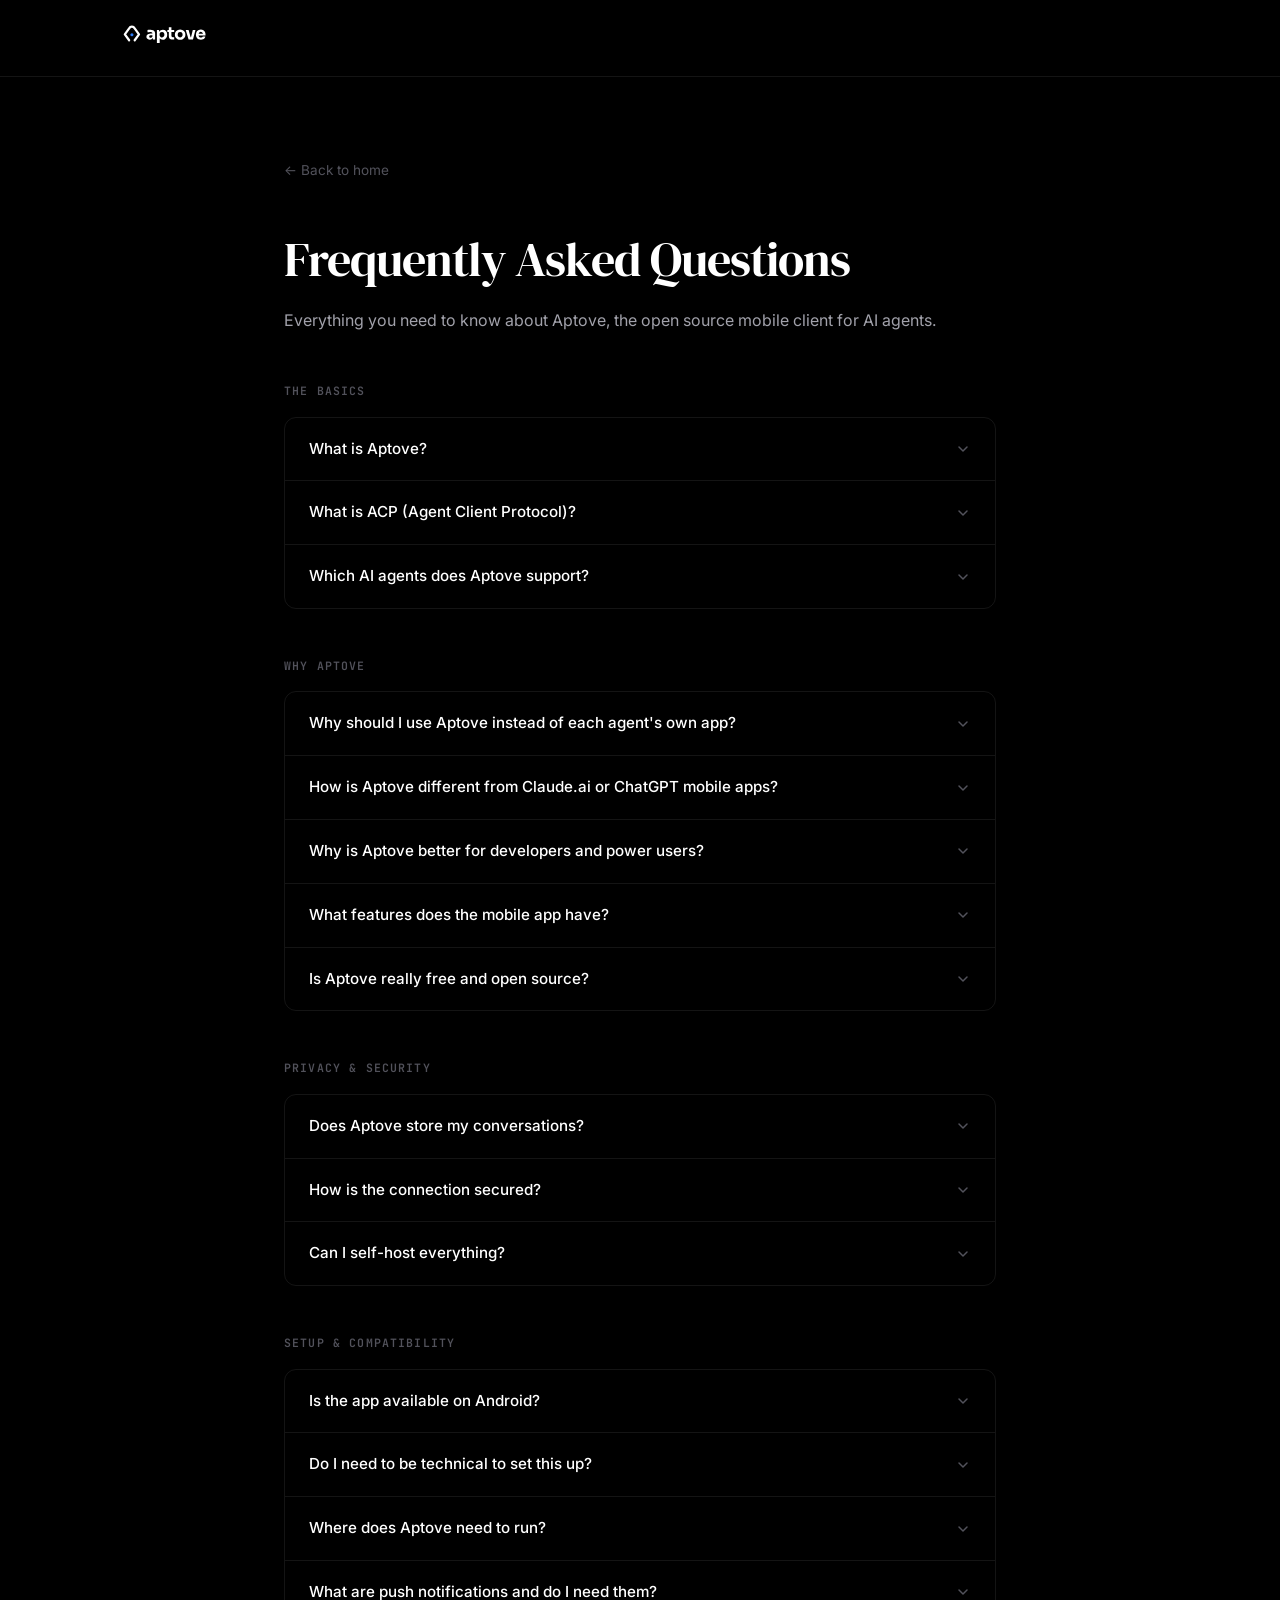
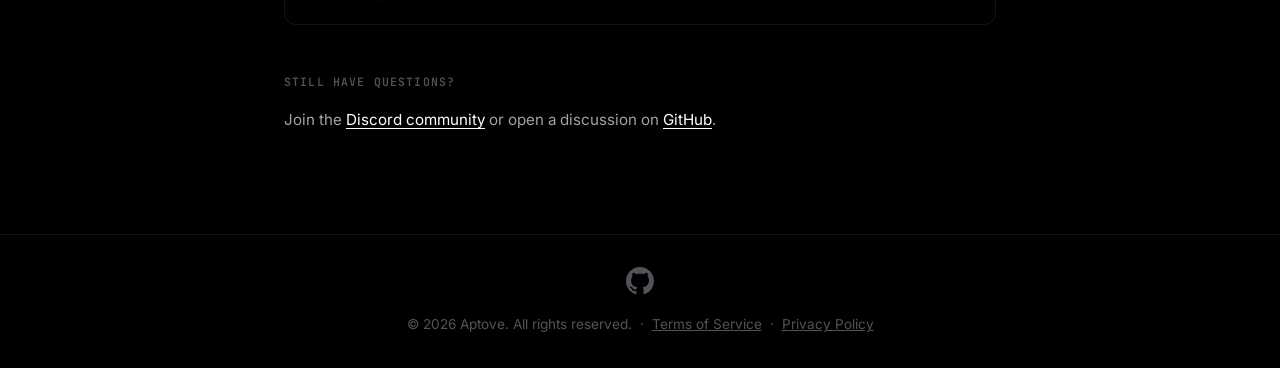
==== commit f4a9eb80: "rebrand: rename Bridge → Aptove throughout website - Replace "Aptove Bridge" → "Aptove" in all HTML " ====
--- a/faq.html
+++ b/faq.html
@@ -160,8 +160,8 @@
                         <svg class="faq-chevron" viewBox="0 0 16 16" fill="none" xmlns="http://www.w3.org/2000/svg"><path d="M4 6l4 4 4-4" stroke="currentColor" stroke-width="1.5" stroke-linecap="round" stroke-linejoin="round"/></svg>
                     </button>
                     <div class="faq-answer">
-                        <p>Aptove is an open source iOS (and Android) mobile app that lets you chat with any ACP-compatible AI agent from your phone. Think of it as a universal remote control for your AI agents: you bring the agents, Aptove brings the interface.</p>
-                        <p>It pairs with <strong>Aptove Bridge</strong>, a lightweight Rust binary that runs on your machine alongside your agent and exposes it over a secure WebSocket.</p>
+                        <p>Aptove is an open source iOS mobile app that lets you chat with any ACP-compatible AI agent from your phone. Think of it as a universal remote control for your AI agents: you bring the agents, Aptove brings the interface.</p>
+                        <p>It pairs with <strong>Aptove</strong>, a lightweight Rust binary that runs on your machine alongside your agent and exposes it over a secure WebSocket.</p>
                     </div>
                 </div>
                 <div class="faq-item">
@@ -189,7 +189,7 @@
                             <li>Goose AI (<code>goose acp</code>)</li>
                             <li>Any custom agent that speaks ACP over stdio</li>
                         </ul>
-                        <p>See the <a href="https://docs.aptove.com/bridge/agent" target="_blank">agent setup docs</a> for the full list and setup guides.</p>
+                        <p>See the <a href="https://docs.aptove.com/aptove/agent" target="_blank">agent setup docs</a> for the full list and setup guides.</p>
                     </div>
                 </div>
             </div>
@@ -213,7 +213,7 @@
                     </button>
                     <div class="faq-answer">
                         <p>Claude.ai and ChatGPT are hosted services locked to specific models. Aptove is a <em>client</em> that connects to any agent you choose to run, whether that's a frontier model API, a local model, or your own custom agent running on your own machine.</p>
-                        <p>Your conversations go directly between your phone and your agent via the Bridge. No third-party server sees your messages unless you explicitly configure one.</p>
+                        <p>Your conversations go directly between your phone and your agent via Aptove. No third-party server sees your messages unless you explicitly configure one.</p>
                     </div>
                 </div>
                 <div class="faq-item">
@@ -224,10 +224,12 @@
                     <div class="faq-answer">
                         <p>Aptove is built for people who run their own agents: coding assistants, automation pipelines, personal AI assistants running on a home server. It lets you:</p>
                         <ul>
-                            <li>Monitor and interact with long-running agentic tasks from your phone</li>
-                            <li>Get push notifications when your agent finishes a task</li>
-                            <li>Connect to agents over your local network or securely via Tailscale from anywhere</li>
-                            <li>Run multiple agents simultaneously and switch between them instantly</li>
+                            <li>Interact with long-running agentic tasks from your phone just by speaking to your agent</li>
+                            <li>You have the freedom to do other things while your agent works in the background and Bridge sends push notifications when tasks are complete</li>
+                            <li>Travel freely while staying connected. This works via Tailscale transport, allowing secure access to your agents from anywhere</li>
+                            <li>Run multiple agents from different AI vendors simultaneously and manage them from one interface</li>
+                            <li>File based configuration: Each folder in your computer can run a separate agent; allowing for organized and modular agent configurations</li>
+                            <li>Super easy to setup and get running. Typically takes under 5 minutes.</li>
                         </ul>
                     </div>
                 </div>
@@ -242,9 +244,9 @@
                             <li><strong>Markdown and code rendering:</strong> responses are rendered with syntax highlighting</li>
                             <li><strong>Voice input:</strong> dictate messages using on-device speech recognition (iOS 16+, no subscription required, works offline)</li>
                             <li><strong>Slash commands:</strong> type <code>/</code> to open a command picker for agent-defined commands</li>
-                            <li><strong>Multi-agent:</strong> connect to multiple bridges and switch between agents in one tap</li>
-                            <li><strong>Session continuity:</strong> close the app and resume your conversation later; the bridge preserves the agent session</li>
-                            <li><strong>Auto-reconnect:</strong> the app reconnects automatically on network changes or bridge restarts</li>
+                            <li><strong>Multi-agent:</strong> connect to multiple Aptove instances and switch between agents in one tap</li>
+                            <li><strong>Session continuity:</strong> close the app and resume your conversation later; Aptove preserves the agent session</li>
+                            <li><strong>Auto-reconnect:</strong> the app reconnects automatically on network changes or Aptove restarts</li>
                             <li><strong>Push notifications:</strong> get notified when your agent responds even when the app is backgrounded</li>
                         </ul>
                     </div>
@@ -255,8 +257,8 @@
                         <svg class="faq-chevron" viewBox="0 0 16 16" fill="none" xmlns="http://www.w3.org/2000/svg"><path d="M4 6l4 4 4-4" stroke="currentColor" stroke-width="1.5" stroke-linecap="round" stroke-linejoin="round"/></svg>
                     </button>
                     <div class="faq-answer">
-                        <p>Yes. The iOS app, Android app, and Bridge are all open source on <a href="https://github.com/aptove" target="_blank">GitHub</a>. You can build and distribute your own branded version without any restrictions.</p>
-                        <p>The hosted push relay service is free during beta. A self-hosted option is available if you prefer to operate your own infrastructure; it's also open source.</p>
+                        <p>Yes. The iOS app and Bridge are all open source on <a href="https://github.com/aptove" target="_blank">GitHub</a>. You can build and use your own version without any restrictions.</p>
+                        <p>The hosted push relay service is free during beta. A self-hosted option is available if you prefer to operate your own infrastructure; it's also open source on <a href="https://github.com/aptove" target="_blank">GitHub</a>.</p>
                     </div>
                 </div>
             </div>
@@ -279,7 +281,7 @@
                         <svg class="faq-chevron" viewBox="0 0 16 16" fill="none" xmlns="http://www.w3.org/2000/svg"><path d="M4 6l4 4 4-4" stroke="currentColor" stroke-width="1.5" stroke-linecap="round" stroke-linejoin="round"/></svg>
                     </button>
                     <div class="faq-answer">
-                        <p>Pairing is done via a one-time 6-digit code displayed on the Bridge (or scanned as a QR code). Once paired, the app stores credentials securely in the iOS Keychain.</p>
+                        <p>Pairing is done via a one-time 6-digit code displayed on Aptove (or scanned as a QR code). Once paired, the app stores credentials securely in the iOS Keychain.</p>
                         <p>Remote connections over Tailscale are end-to-end encrypted. Local connections are scoped to your LAN. The Bridge never exposes your agent to the public internet unless you explicitly configure it to do so.</p>
                     </div>
                 </div>
@@ -302,7 +304,7 @@
                         <svg class="faq-chevron" viewBox="0 0 16 16" fill="none" xmlns="http://www.w3.org/2000/svg"><path d="M4 6l4 4 4-4" stroke="currentColor" stroke-width="1.5" stroke-linecap="round" stroke-linejoin="round"/></svg>
                     </button>
                     <div class="faq-answer">
-                        <p>An Android app is in development. The iOS app is the primary release today. Follow <a href="https://github.com/aptove" target="_blank">GitHub</a> or join the <a href="https://discord.gg/gD7AMxBy9y" target="_blank">Discord</a> to be notified when the Android app is available.</p>
+                        <p>An Android app is in development. The iOS app is the primary release today. Follow <a href="https://github.com/aptove" target="_blank">GitHub</a> or join the <a href="https://discord.gg/gD7AMxBy9y" target="_blank">Discord</a> to be notified when the Android app is available. The code is closed source for now. It will be open sourced once development progresses further.</p>
                     </div>
                 </div>
                 <div class="faq-item">
@@ -311,19 +313,19 @@
                         <svg class="faq-chevron" viewBox="0 0 16 16" fill="none" xmlns="http://www.w3.org/2000/svg"><path d="M4 6l4 4 4-4" stroke="currentColor" stroke-width="1.5" stroke-linecap="round" stroke-linejoin="round"/></svg>
                     </button>
                     <div class="faq-answer">
-                        <p>You need to be comfortable running a terminal command to install the Bridge. After that, the Bridge has an interactive TUI that walks you through setup, and pairing is just scanning a QR code with your phone.</p>
+                        <p>You need to be comfortable running a terminal command to install Aptove. After that, Aptove has an interactive TUI that walks you through setup, and pairing is just scanning a QR code with your phone.</p>
                         <p>Connecting the agent itself requires following the guide for your specific agent (e.g., Claude Code, Copilot). See <a href="https://docs.aptove.com" target="_blank">docs.aptove.com</a> for step-by-step instructions.</p>
                     </div>
                 </div>
                 <div class="faq-item">
                     <button class="faq-question" aria-expanded="false">
-                        Where does the Bridge need to run?
-                        <svg class="faq-chevron" viewBox="0 0 16 16" fill="none" xmlns="http://www.w3.org/2000/svg"><path d="M4 6l4 4 4-4" stroke="currentColor" stroke-width="1.5" stroke-linecap="round" stroke-linejoin="round"/></svg>
-                    </button>
-                    <div class="faq-answer">
-                        <p>On any machine where your AI agent lives: your laptop, a home server, a cloud VM, or a remote workstation. The Bridge supports macOS, Linux, and Windows.</p>
-                        <p>For local connections the Bridge and your phone just need to be on the same network. For remote access, install <a href="https://tailscale.com" target="_blank">Tailscale</a> on both the host machine and your phone.</p>
-                        <p>You can run multiple Bridge instances simultaneously, one per project folder, and each appears as a separate agent in the app.</p>
+                        Where does Aptove need to run?
+                        <svg class="faq-chevron" viewBox="0 0 16 16" fill="none" xmlns="http://www.w3.org/2000/svg"><path d="M4 6l4 4 4-4" stroke="currentColor" stroke-width="1.5" stroke-linecap="round" stroke-linejoin="round"/></svg>
+                    </button>
+                    <div class="faq-answer">
+                        <p>On any machine where your AI agent lives: your laptop, a home server, a cloud VM, or a remote workstation. Aptove supports macOS, Linux, and Windows.</p>
+                        <p>For local connections Aptove and your phone just need to be on the same network. For remote access, install <a href="https://tailscale.com" target="_blank">Tailscale</a> on both the host machine and your phone.</p>
+                        <p>You can run multiple Aptove instances simultaneously, one per project folder, and each appears as a separate agent in the app.</p>
                     </div>
                 </div>
                 <div class="faq-item">
@@ -332,7 +334,7 @@
                         <svg class="faq-chevron" viewBox="0 0 16 16" fill="none" xmlns="http://www.w3.org/2000/svg"><path d="M4 6l4 4 4-4" stroke="currentColor" stroke-width="1.5" stroke-linecap="round" stroke-linejoin="round"/></svg>
                     </button>
                     <div class="faq-answer">
-                        <p>Push notifications are optional. When enabled, the Bridge sends a notification to your phone as soon as your agent produces a response, even when the app is in the background.</p>
+                        <p>Push notifications are optional. When enabled, Aptove sends a notification to your phone as soon as your agent produces a response, even when the app is in the background.</p>
                         <p>This is especially useful for long-running agentic tasks: kick off a task, put your phone in your pocket, and get tapped when it's done. You can enable it with a few lines in your Bridge config or disable it entirely if you prefer.</p>
                     </div>
                 </div>
--- a/styles.css
+++ b/styles.css
@@ -292,11 +292,11 @@
     filter: brightness(1.5);
 }
 
-.bridge-glow-ring {
-    animation: bridge-pulse 3s ease-in-out infinite;
-}
-
-@keyframes bridge-pulse {
+.aptove-glow-ring {
+    animation: aptove-pulse 3s ease-in-out infinite;
+}
+
+@keyframes aptove-pulse {
     0%, 100% { stroke-width: 1; opacity: 0.12; }
     50%       { stroke-width: 4; opacity: 0.38; }
 }
